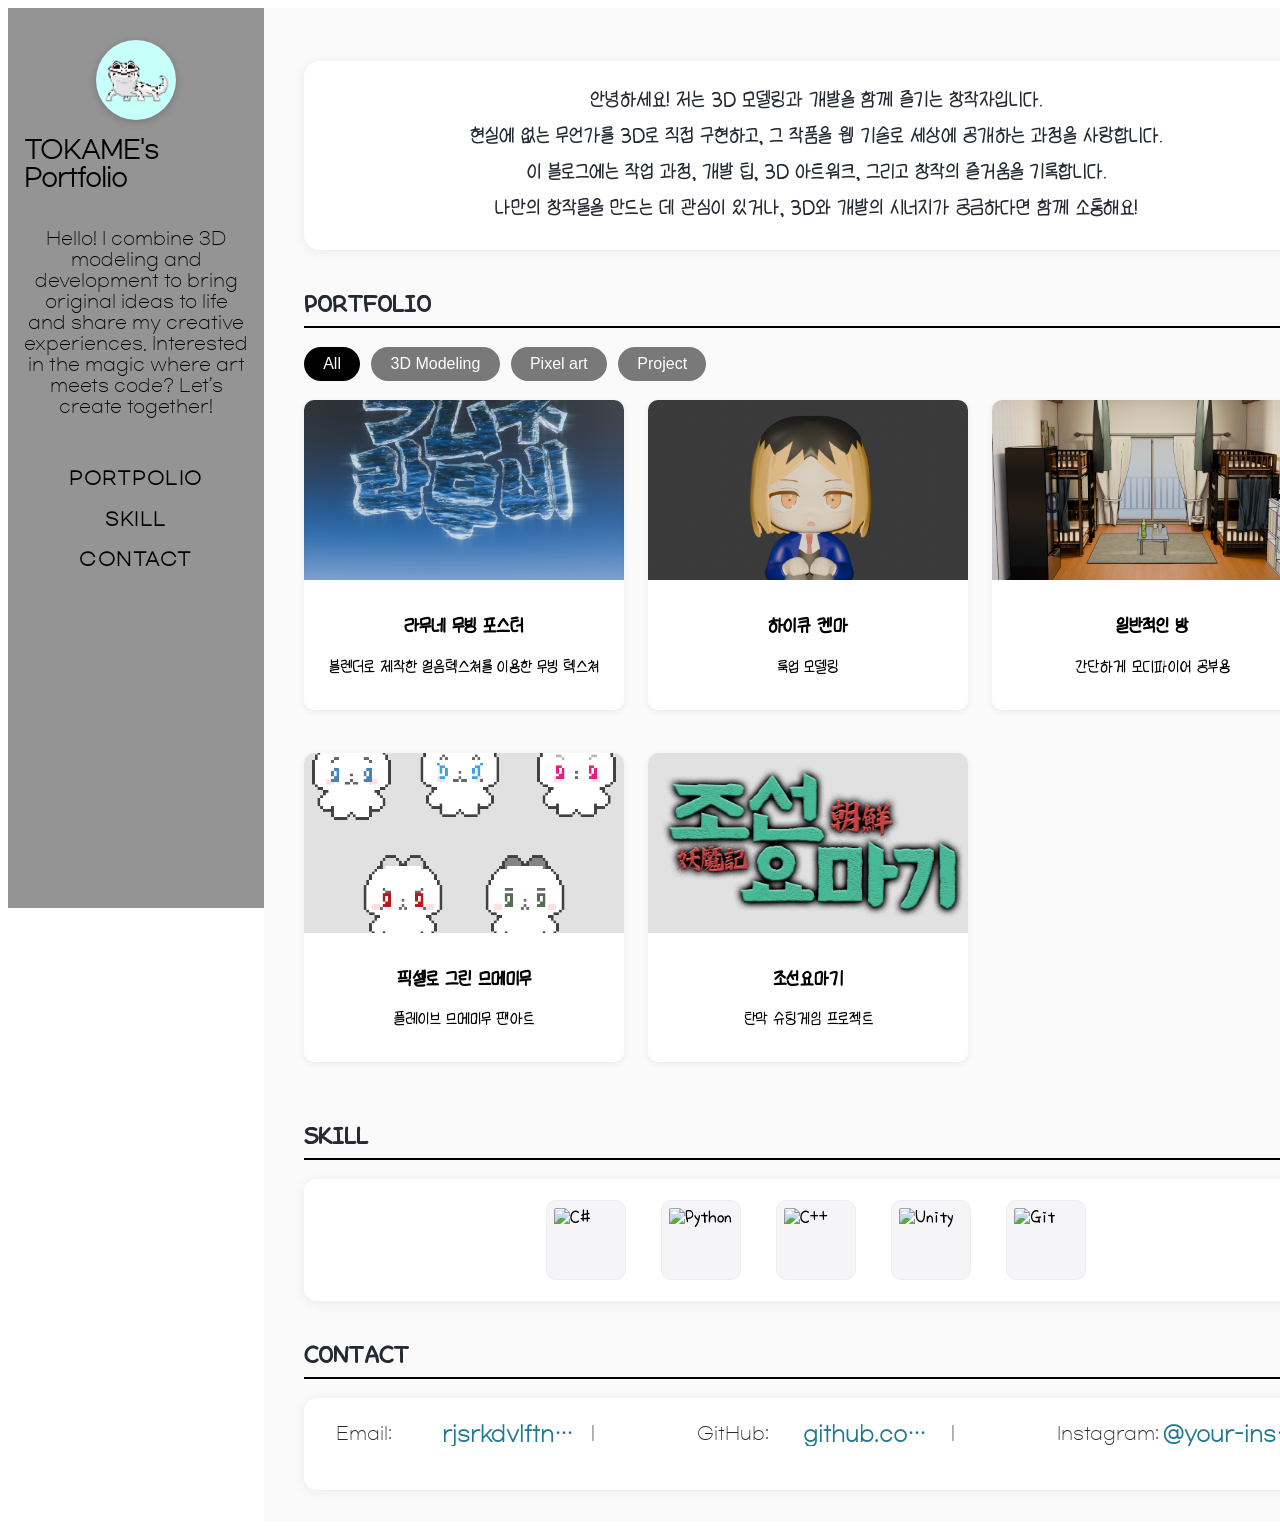
==== index.html @ 44f38d87 "Portpolio" ====
<!DOCTYPE html>
<html lang="en">

<head>
    <meta charset="UTF-8">
    <title>Tokame's Portfolio</title>
    <meta name="viewport" content="width=1024">
    <link rel="stylesheet" href="style.css">
</head>

<body>
    <div class="container">
        <!-- 좌측 사이드바 -->
        <aside class="sidebar">
            <div class="profile-logo">
                <img src="images/profile-logo.webp" alt="프로필 로고" class="logo-img" />
            </div>
            <h1>TOKAME's Portfolio</h1>
            <p class="intro">
Hello! I combine 3D modeling and development to bring original ideas to life and share my creative experiences.
Interested in the magic where art meets code? Let’s create together!            </p>
            <nav>
                <ul>
                    <li><a href="#portfolio">PORTPOLIO</a></li>
                    <li><a href="#skills">SKILL</a></li>
                    <li><a href="#contact">CONTACT</a></li>
                </ul>
            </nav>
        </aside>

        <!-- 우측 메인 컨텐츠 -->
        <main class="main-content">
            <div class="main-intro">
                안녕하세요! 저는 3D 모델링과 개발을 함께 즐기는 창작자입니다.<br>
                현실에 없는 무언가를 3D로 직접 구현하고, 그 작품을 웹 기술로 세상에 공개하는 과정을 사랑합니다.<br>
                이 블로그에는 작업 과정, 개발 팁, 3D 아트워크, 그리고 창작의 즐거움을 기록합니다.<br>
                나만의 창작물을 만드는 데 관심이 있거나, 3D와 개발의 시너지가 궁금하다면 함께 소통해요!
            </div>
            <!-- Portfolio Section -->
            <section id="portfolio">
                <h2>PORTFOLIO</h2>
                <div class="portfolio-filter">
                    <button class="filter-btn active" data-filter="all">All</button>
                    <button class="filter-btn" data-filter="3d">3D Modeling</button>
                    <button class="filter-btn" data-filter="pixel">Pixel art</button>
                    <button class="filter-btn" data-filter="project">Project</button>
                </div>
                <div class="portfolio-items">
                    <!-- 3D 모델링 예시 (확대 모달, data-modal 없이) -->
                    <div class="portfolio-item" data-category="3d">
                        <img src="images/3d-ramune.webp" alt="3D 라무네 모델">
                        <div class="portfolio-info">
                            <h3>라무네 무빙 포스터</h3>
                            <p>블렌더로 제작한 얼음텍스쳐를 이용한 무빙 텍스쳐</p>
                        </div>
                    </div>
                    <div class="portfolio-item" data-category="3d">
                        <img src="images/3D_model/Kenma.webp" alt="하이큐 켄마">
                        <div class="portfolio-info">
                            <h3>하이큐 켄마</h3>
                            <p>룩업 모델링 </p>
                        </div>
                    </div>
                    <div class="portfolio-item" data-category="3d">
                        <img src="images/3D_model/SecondImage_ToonShade.webp" alt="방 모델링">
                        <div class="portfolio-info">
                            <h3>일반적인 방</h3>
                            <p>간단하게 모디파이어 공부용</p>
                        </div>
                    </div>
                    <!-- 픽셀 아트 예시 -->
                    <div class="portfolio-item" data-category="pixel">
                        <img src="images/pixel-plave.webp" alt="픽셀 플레이브">
                        <div class="portfolio-info">
                            <h3>픽셀로 그린 므메미무</h3>
                            <p>플레이브 므메미무 팬아트</p>
                        </div>
                    </div>
                    <!-- 프로젝트(외부 모달) -->
                    <div class="portfolio-item" data-category="project" data-modal="jymg">
                        <img src="images/jymg-banner.webp" alt="조선요마기">
                        <div class="portfolio-info">
                            <h3>조선요마기</h3>
                            <p>탄막 슈팅게임 프로젝트</p>
                        </div>
                    </div>
                </div>
            </section>

            <!-- Skills Section -->
            <section id="skills">
                <h2>SKILL</h2>
                <div class="skills-list">
                    <img src="https://upload.wikimedia.org/wikipedia/commons/4/4f/Csharp_Logo.png" alt="C#" title="C#">
                    <img src="https://upload.wikimedia.org/wikipedia/commons/c/c3/Python-logo-notext.svg" alt="Python"
                        title="Python">
                    <img src="https://upload.wikimedia.org/wikipedia/commons/1/18/ISO_C%2B%2B_Logo.svg" alt="C++"
                        title="C++">
                    <img src="https://upload.wikimedia.org/wikipedia/commons/c/c4/Unity_2021.svg" alt="Unity"
                        title="Unity">
                    <img src="https://git-scm.com/images/logos/downloads/Git-Icon-1788C.png" alt="Git" title="Git">
                </div>
            </section>

            <!-- Contact Section -->
            <section id="contact">
                <h2>CONTACT</h2>
                <ul class="contact-list horizontal">
  <li>
    <span>Email:</span>
    <a href="mailto:rjsrkdvlftn@gmail.com">rjsrkdvlftn@gmail.com</a>
    <span>|</span>
    <span>GitHub:</span>
    <a href="#">github.com/j-inha</a>
    <span>|</span>
    <span>Instagram:</span>
    <a href="#">@your-instagram</a>
  </li>
</ul>
            </section>
        </main>
    </div>

    <!-- 동적 모달용 div (초기에는 비어 있음, script.js에서 fetch로 채움) -->
    <div id="generic-modal" class="modal-bg"></div>

    <!-- 스크립트는 body 마지막에 두는 것을 권장 -->
    <script src="script.js"></script>
</body>

</html>
---- style.css ----
@font-face {
  font-family: 'OngleipKonkon';
  src: url('fonts/OngleipKonkon.ttf') format('truetype');
  font-weight: normal;
  font-style: normal;
}
@font-face {
  font-family: 'GmarketSansTTFLight';
  src: url('fonts/GmarketSansTTFLight.ttf') format('woff2');
  font-weight: normal;
  font-style: normal;
}

/* 전체 본문 기본 폰트 */
body {
  font-family: 'OngleipKonkon', 'Segoe UI', Arial, sans-serif;
}

.container {
  display: flex;
  min-height: 100vh;
}

/* Sidebar styles */
.sidebar {
  font-family: 'GmarketSansTTFLight', 'Nanum Gothic', Arial, sans-serif;
  width: 20vw;
  min-width: 220px;
  max-width: 300px;
  background: #949494;
  color: #000000;
  display: flex;
  flex-direction: column;
  align-items: center;
  padding: 2rem 1rem;
  position: fixed;
  height: 100vh;
  box-sizing: border-box;
}
.profile-logo {
  margin-bottom: 1rem;
}
.logo-img {
  width: 80px;
  height: 80px;
  border-radius: 50%;
  object-fit: cover;
  display: block;
  background: #252934;
  box-shadow: 0 2px 8px #0003;
}
.logo-circle {
  width: 80px;
  height: 80px;
  background: #2d334a;
  border-radius: 50%;
  display: flex;
  align-items: center;
  justify-content: center;
  font-size: 2.2rem;
  font-weight: bold;
  margin-bottom: 0.5rem;
  letter-spacing: 2px;
}
.sidebar h1 {
  font-size: 1.5rem;
  margin-bottom: 1.2rem;
  margin-top: 0;
}
.intro {
  font-size: 1.13rem;
  text-align: center;
  margin-bottom: 2rem;
}
.sidebar nav ul {
  list-style: none;
  padding: 0;
  width: 100%;
}
.sidebar nav li {
  margin: 1.2rem 0;
  text-align: center;
}
.sidebar nav a {
  color: #000000;
  text-decoration: none;
  font-weight: bold;
  font-size: 1.13rem;
  letter-spacing: 1.5px;
  transition: color 0.2s;
}
.sidebar nav a:hover {
  color: #00ac95;
}

/* Main content styles */
.main-content {
  margin-left: 20vw;
  padding: 2rem 2rem 2rem 2.5rem;
  width: 80vw;
  background: #fafafa;
  min-height: 100vh;
}
@media (max-width: 800px) {
  .sidebar {
    display: none;
  }
  .main-content {
    margin-left: 0;
    width: 100vw;
    padding: 1rem;
  }
}
.main-content h2 {
  border-bottom: 2px solid #000000;
  padding-bottom: 0.4rem;
  margin-top: 2.5rem;
  margin-bottom: 1.2rem;
  color: #252934;
}

.main-intro {
  background: #fff;
  border-radius: 16px;
  padding: 1.4rem 2rem;
  font-size: 1.25rem;
  font-family: inherit;
  color: #252934;
  box-shadow: 0 2px 12px #0001;
  margin-bottom: 2.5rem;
  margin-top: 1.3rem;
  text-align: center;
  line-height: 1.8;
}
@media (max-width: 800px) {
  .main-intro { font-size: 1.05rem; padding: 1rem; }
}

.portfolio-items {
  display: flex;
  flex-wrap: wrap;
  gap: 1.5rem;
}
.portfolio-item {
  background: #fff;
  border-radius: 10px;
  box-shadow: 0 2px 6px #0001;
  overflow: hidden;
  width: 320px;
  max-width: 100%;
  margin-bottom: 1.2rem;
  display: flex;
  flex-direction: column;
  align-items: center;
}
.portfolio-item img {
  width: 100%;
  height: 180px;
  object-fit: cover;
  background: #e1e1e1;
}
.portfolio-info {
  padding: 1rem;
  text-align: center;
}

.portfolio-filter {
  margin-bottom: 1.2rem;
  display: flex;
  gap: 0.7rem;
  flex-wrap: wrap;
}
.filter-btn {
  background: #797979;
  color: #fff;
  border: none;
  border-radius: 20px;
  padding: 0.5rem 1.2rem;
  font-size: 1rem;
  cursor: pointer;
  transition: background 0.2s, color 0.2s;
}
.filter-btn.active,
.filter-btn:hover {
  background: #000000;
  color: #ffffff;
}

.skills-list {
  display: flex;
  gap: 2.2rem;
  flex-wrap: wrap;
  align-items: center;
  margin-bottom: 2.5rem;
  justify-content: center;
  background: #fff;
  border-radius: 13px;
  padding: 1.3rem 2rem 1.3rem 2rem;
  box-shadow: 0 2px 12px #0001;
}
.skills-list img {
  height: 64px;
  width: 64px;
  object-fit: contain;
  border-radius: 10px;
  border: 1.5px solid #eee;
  padding: 7px;
  background: #f5f5f7;
  transition: transform 0.18s;
}
.skills-list img:hover {
  transform: scale(1.17);
  box-shadow: 0 2px 8px #36c8e422;
}

/* Contact list styles (한 줄 정렬, 중복 제거) */
.contact-list {
  font-family: 'GmarketSansTTFLight', 'Nanum Gothic', Arial, sans-serif;
  background: #fff;
  border-radius: 13px;
  box-shadow: 0 2px 12px #0001;
  padding: 1.5rem 2rem;
  width: 100%;           /* 전체 폭으로! */
  margin: 0;             /* 좌우 여백 제거 */
  font-size: 1.13rem;
  color: #252934;
  box-sizing: border-box; /* 패딩 포함 */
}
.contact-list li {
  display: flex;
  align-items: center;
  margin-bottom: 1.2rem;
  gap: 1rem;
  min-width: 0;         /* 핵심! */
}
.contact-list li span {
  min-width: 90px;
  flex: 0 0 90px;
  text-align: left;
  font-weight: 400;
}
.contact-list a {
  flex: 1 1 0;
  min-width: 0;
  color: #217991;
  text-decoration: none;
  font-weight: bold;
  font-size: 1.3rem;
  white-space: nowrap;
  overflow: hidden;
  text-overflow: ellipsis;
  display: block;
  text-align: left;
}
.contact-list a:hover {
  text-decoration: underline;
  color: #208fb9;
}

/* 모달 배경 및 창 스타일 */
.modal-bg {
  display: none;
  position: fixed;
  top: 0; left: 0;
  width: 100vw; height: 100vh;
  background: rgba(36,44,70,0.65);
  z-index: 1000;
  justify-content: center;
  align-items: center;
}
.modal-content {
  background: #fff;
  color: #222;
  border-radius: 18px;
  max-width: 980px;
  width: 90vw;
  min-width: 400px;
  max-height: 88vh;
  overflow-y: auto;
  padding: 2.2rem 2.5rem 2rem 2.5rem;
  box-shadow: 0 8px 48px #25293466;
  position: relative;
  animation: modalIn 0.2s;
  display: flex;
  flex-direction: column;
  align-items: center;
}
.modal-content img {
  max-width: 92%;
  max-height: 64vh;
  border-radius: 12px;
  margin-bottom: 1rem;
  object-fit: contain;
}
.modal-close {
  position: absolute;
  top: 17px; right: 26px;
  font-size: 2.3rem;
  color: #36c8e4;
  cursor: pointer;
  font-weight: bold;
  z-index: 2;
}
@keyframes modalIn {
  from {
    transform: scale(0.94);
    opacity: 0;
  }
  to {
    transform: scale(1);
    opacity: 1;
  }
}
.slider-container {
  position: relative;    /* 자식 absolute를 위해! */
  width: 520px;
  max-width: 96vw;
  margin: 0 auto;
  overflow: hidden;
  min-height: 400px;
  display: flex;
  flex-direction: column;
  align-items: center;
}
.slider {
  display: flex;
  width: 100%;
  /* 이걸 절대 300%, 1000px 등으로 고정하지 마세요! */
}
.slide {
  flex: 0 0 100%;      /* ← 한 장만 보이게! */
  box-sizing: border-box;
  padding: 0 8px;
  display: flex;
  justify-content: center;
  align-items: center;
}
.slide img {
  width: 100%;
  max-width: 500px;
  height: auto;
}

.slider-controls {
  position: absolute;
  width: 100%;
  top: 50%;
  left: 0;
  display: flex;
  justify-content: space-between;
  transform: translateY(-50%);
  pointer-events: none;  /* 버튼만 클릭 가능하게↓ */
}
.slider-controls button {
  background: rgba(0,0,0,0.65);
  border: none;
  color: white;
  font-size: 2rem;
  border-radius: 50%;
  width: 42px; height: 42px;
  display: flex;
  align-items: center;
  justify-content: center;
  cursor: pointer;
  pointer-events: auto;   /* 버튼만 클릭 허용! */
  z-index: 2;
}
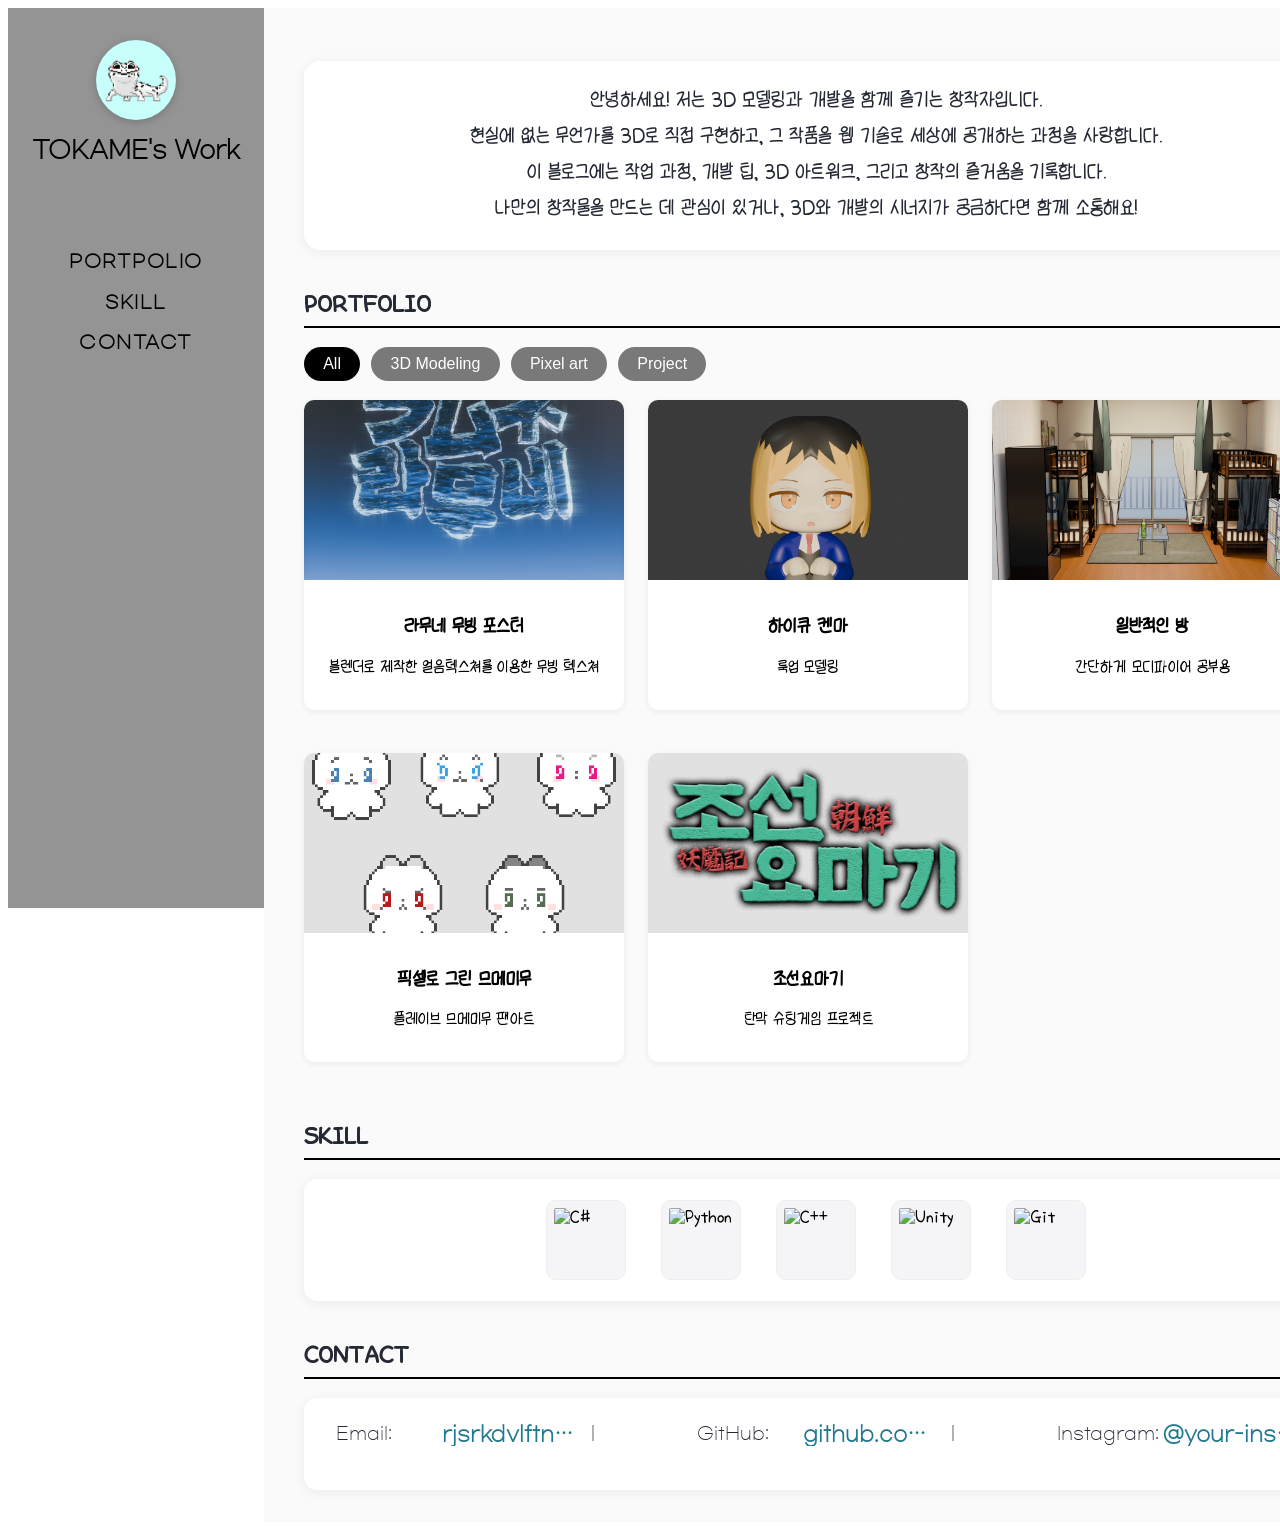
==== commit fe6170dd: "Update index.html" ====
--- a/index.html
+++ b/index.html
@@ -15,10 +15,9 @@
             <div class="profile-logo">
                 <img src="images/profile-logo.webp" alt="프로필 로고" class="logo-img" />
             </div>
-            <h1>TOKAME's Portfolio</h1>
+            <h1>TOKAME's Work</h1>
             <p class="intro">
-Hello! I combine 3D modeling and development to bring original ideas to life and share my creative experiences.
-Interested in the magic where art meets code? Let’s create together!            </p>
+            </p>
             <nav>
                 <ul>
                     <li><a href="#portfolio">PORTPOLIO</a></li>
@@ -111,7 +110,7 @@
     <a href="mailto:rjsrkdvlftn@gmail.com">rjsrkdvlftn@gmail.com</a>
     <span>|</span>
     <span>GitHub:</span>
-    <a href="#">github.com/j-inha</a>
+    <a href="#">github.com/tokame-dev</a>
     <span>|</span>
     <span>Instagram:</span>
     <a href="#">@your-instagram</a>
@@ -128,4 +127,4 @@
     <script src="script.js"></script>
 </body>
 
-</html>+</html>
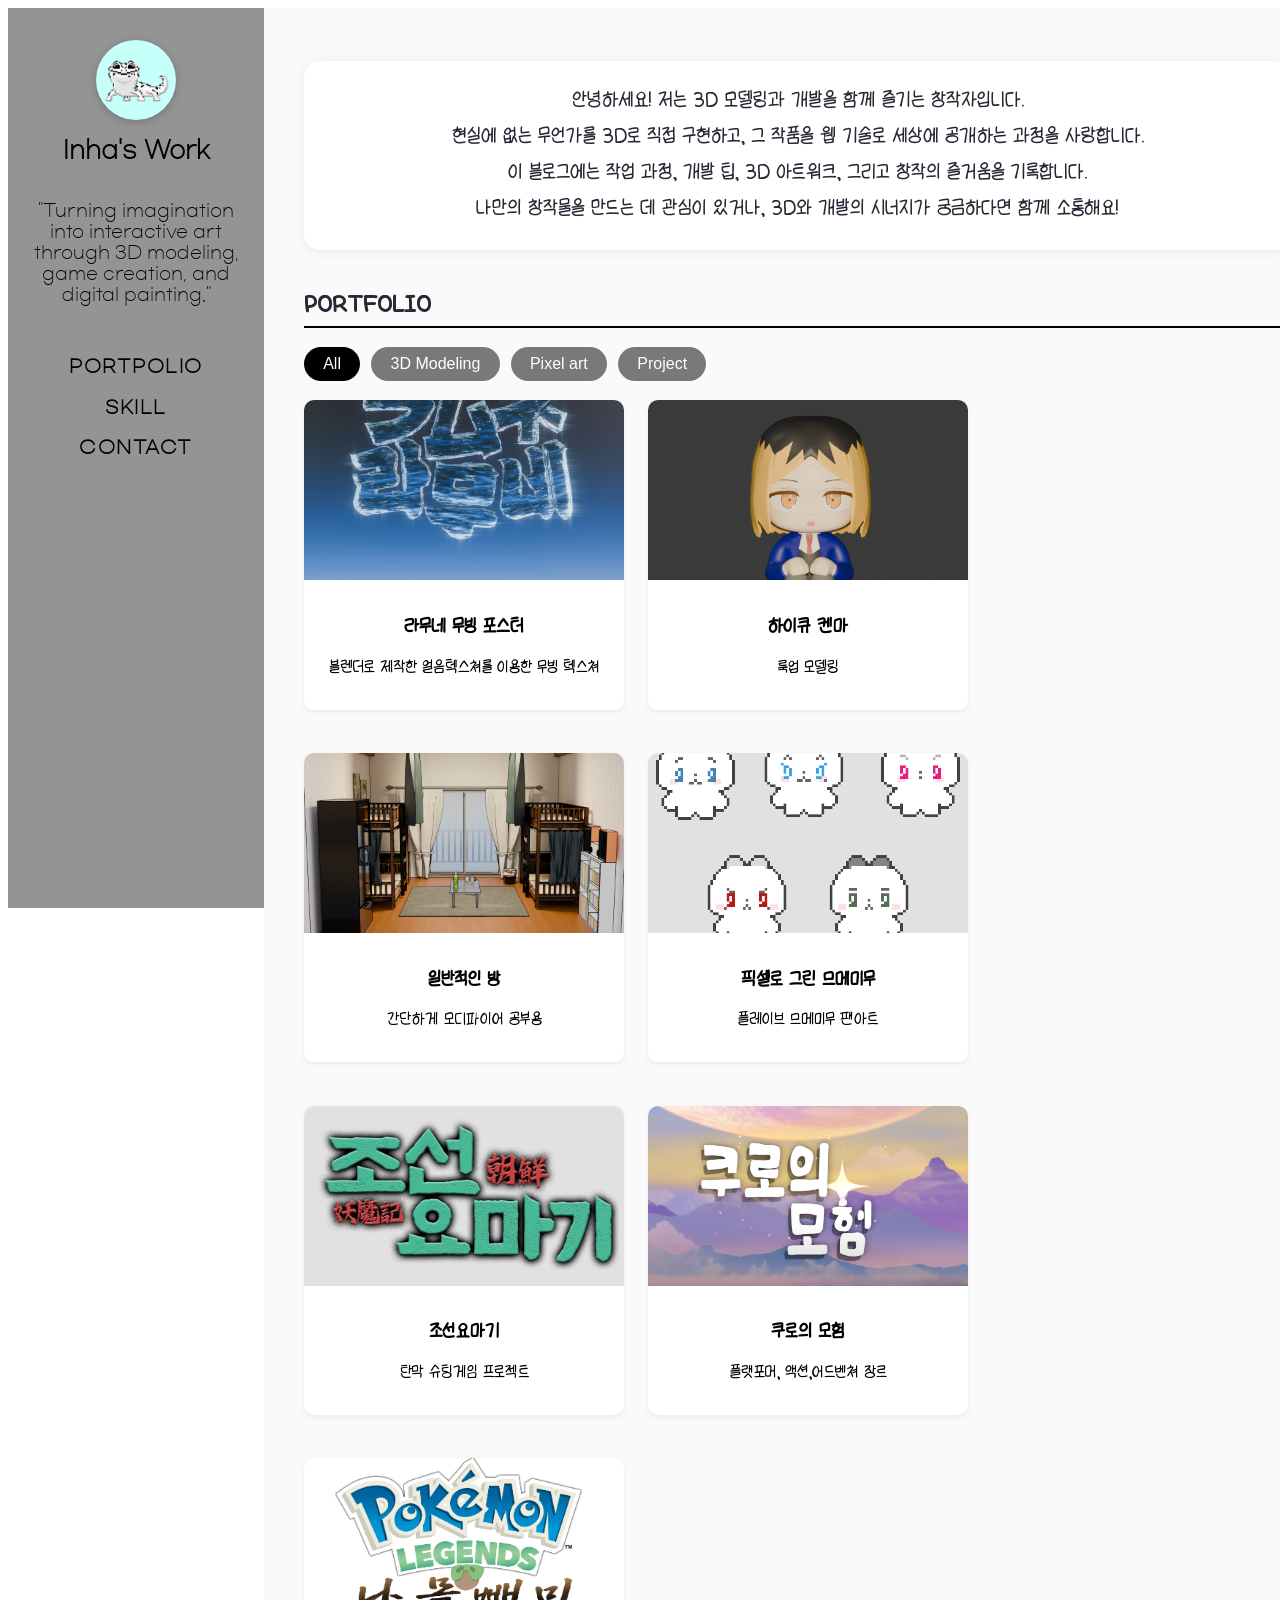
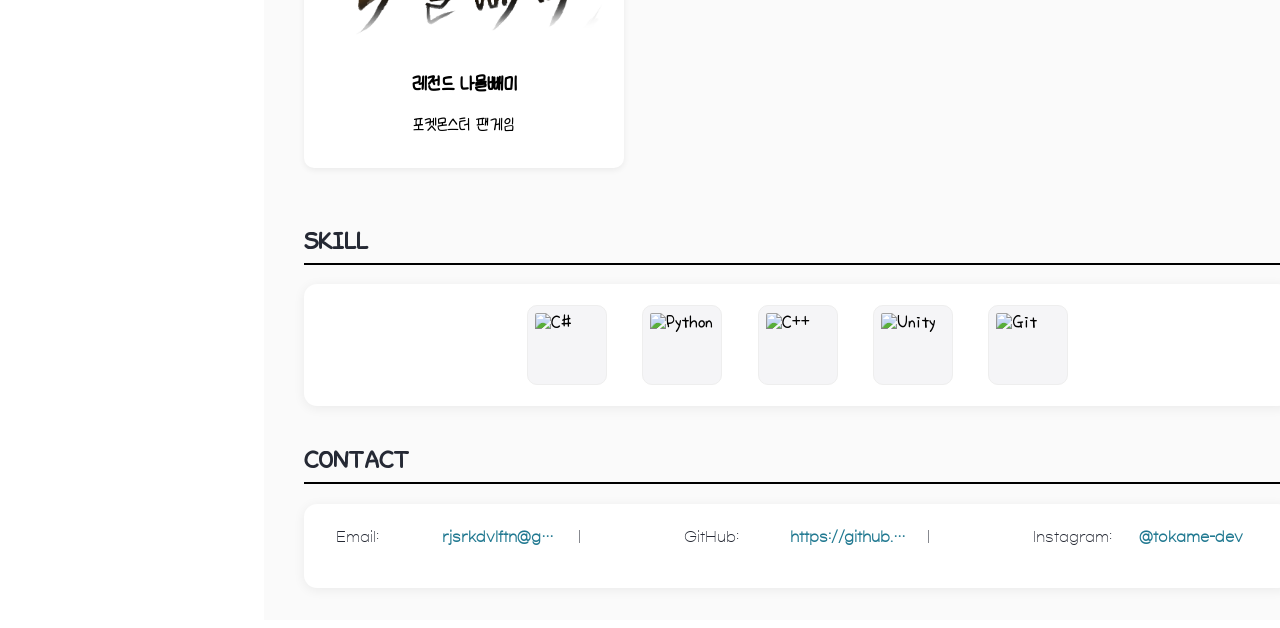
==== commit 1ec4ced3: "Portpolio update" ====
--- a/index.html
+++ b/index.html
@@ -3,7 +3,7 @@
 
 <head>
     <meta charset="UTF-8">
-    <title>Tokame's Portfolio</title>
+    <title>Inha's Portfolio</title>
     <meta name="viewport" content="width=1024">
     <link rel="stylesheet" href="style.css">
 </head>
@@ -15,8 +15,9 @@
             <div class="profile-logo">
                 <img src="images/profile-logo.webp" alt="프로필 로고" class="logo-img" />
             </div>
-            <h1>TOKAME's Work</h1>
+            <h1>Inha's Work</h1>
             <p class="intro">
+                "Turning imagination into interactive art through 3D modeling, game creation, and digital painting."
             </p>
             <nav>
                 <ul>
@@ -83,6 +84,20 @@
                             <p>탄막 슈팅게임 프로젝트</p>
                         </div>
                     </div>
+                    <div class="portfolio-item" data-category="project" data-modal="kuro">
+                        <img src="images/kurotitle.webp" alt="쿠로의 모험">
+                        <div class="portfolio-info">
+                            <h3>쿠로의 모험</h3>
+                            <p>플랫포머, 액션,어드벤쳐 장르</p>
+                        </div>
+                    </div>
+                    <div class="portfolio-item" data-category="project" data-modal="pokemon">
+                        <img src="images/P_title.webp" alt="레전드나몰빼미">
+                        <div class="portfolio-info">
+                            <h3>레전드 나몰빼미</h3>
+                            <p>포켓몬스터 팬게임</p>
+                        </div>
+                    </div>
                 </div>
             </section>
 
@@ -110,10 +125,10 @@
     <a href="mailto:rjsrkdvlftn@gmail.com">rjsrkdvlftn@gmail.com</a>
     <span>|</span>
     <span>GitHub:</span>
-    <a href="#">github.com/tokame-dev</a>
+    <a href="https://github.com/j-inha">https://github.com/j-inha</a>
     <span>|</span>
     <span>Instagram:</span>
-    <a href="#">@your-instagram</a>
+    <a href="https://www.instagram.com/tokame_dev?igsh=MWs0dHptb3p6ZmRzbw%3D%3D&utm_source=qr">@tokame-dev</a>
   </li>
 </ul>
             </section>
--- a/style.css
+++ b/style.css
@@ -222,7 +222,7 @@
   padding: 1.5rem 2rem;
   width: 100%;           /* 전체 폭으로! */
   margin: 0;             /* 좌우 여백 제거 */
-  font-size: 1.13rem;
+  font-size: 0.9em;
   color: #252934;
   box-sizing: border-box; /* 패딩 포함 */
 }
@@ -234,7 +234,7 @@
   min-width: 0;         /* 핵심! */
 }
 .contact-list li span {
-  min-width: 90px;
+  min-width: 70px;
   flex: 0 0 90px;
   text-align: left;
   font-weight: 400;
@@ -245,7 +245,7 @@
   color: #217991;
   text-decoration: none;
   font-weight: bold;
-  font-size: 1.3rem;
+  font-size: 0.9rem;
   white-space: nowrap;
   overflow: hidden;
   text-overflow: ellipsis;
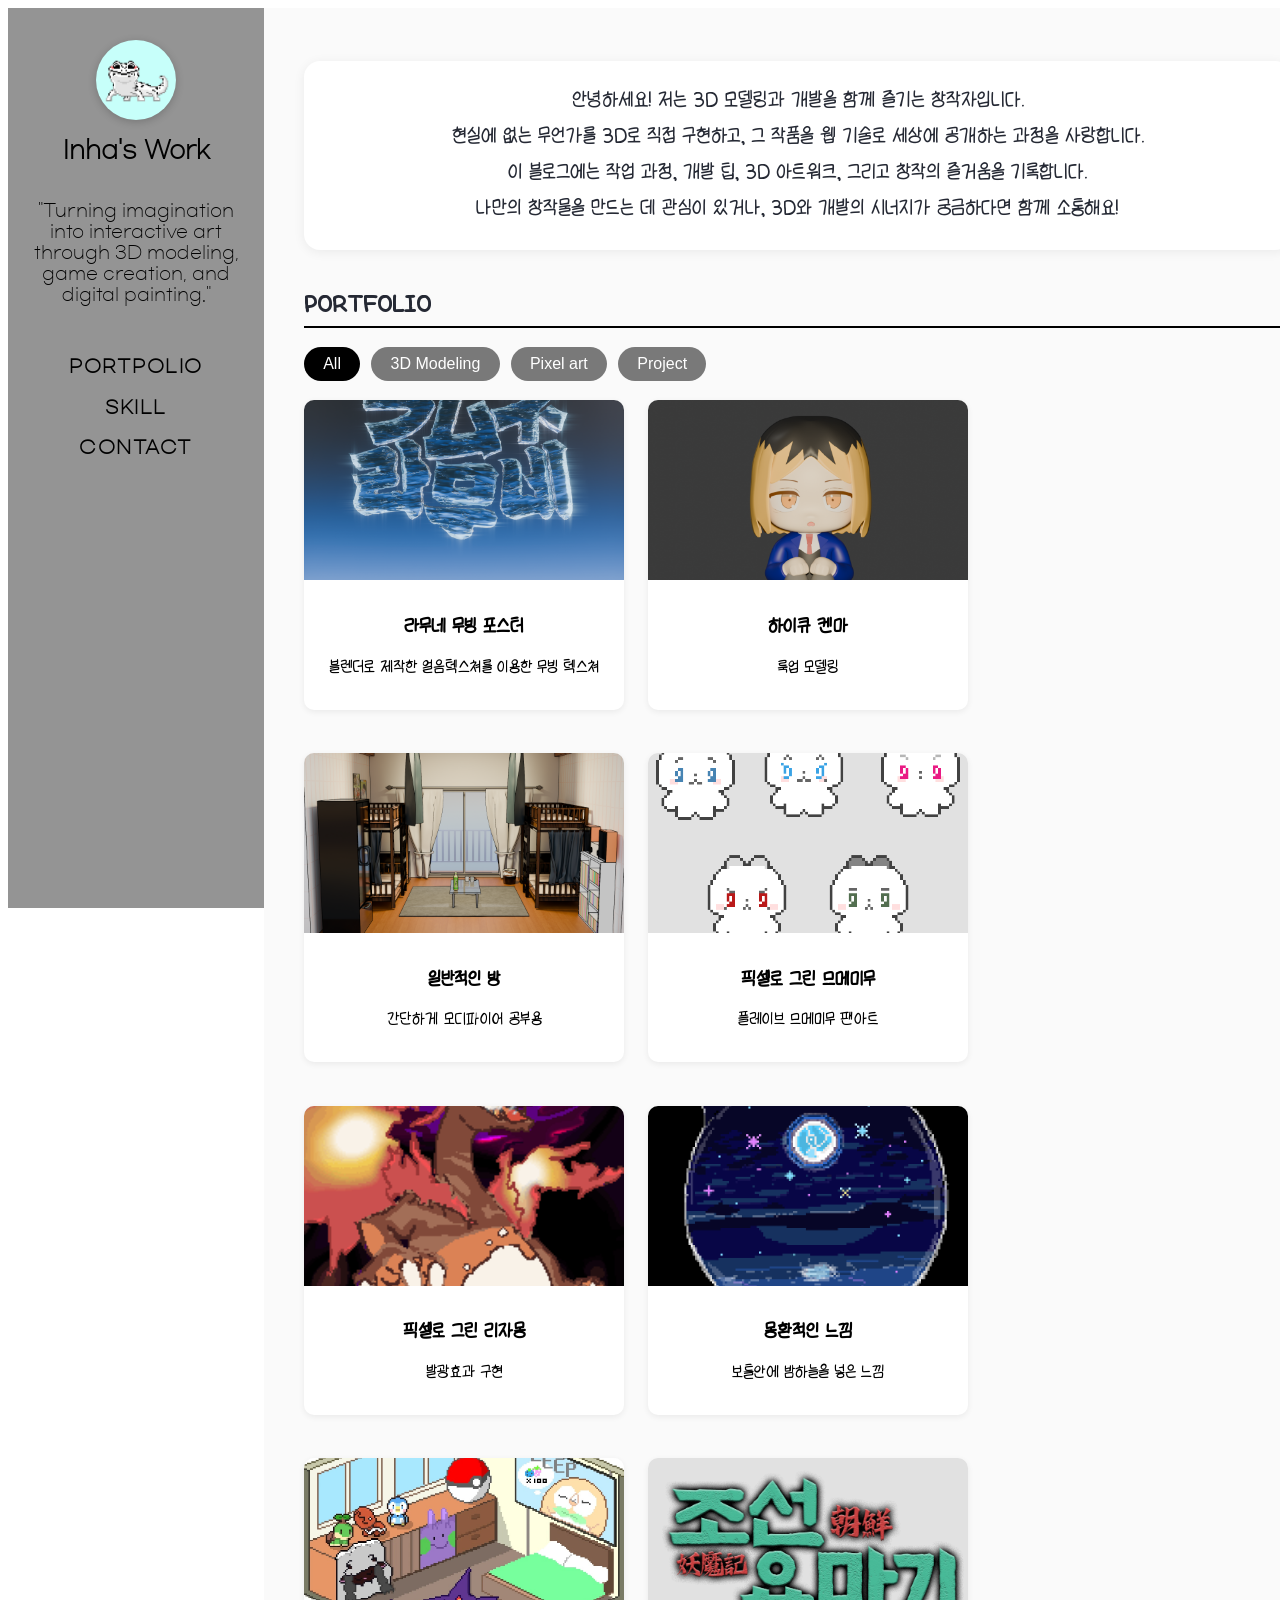
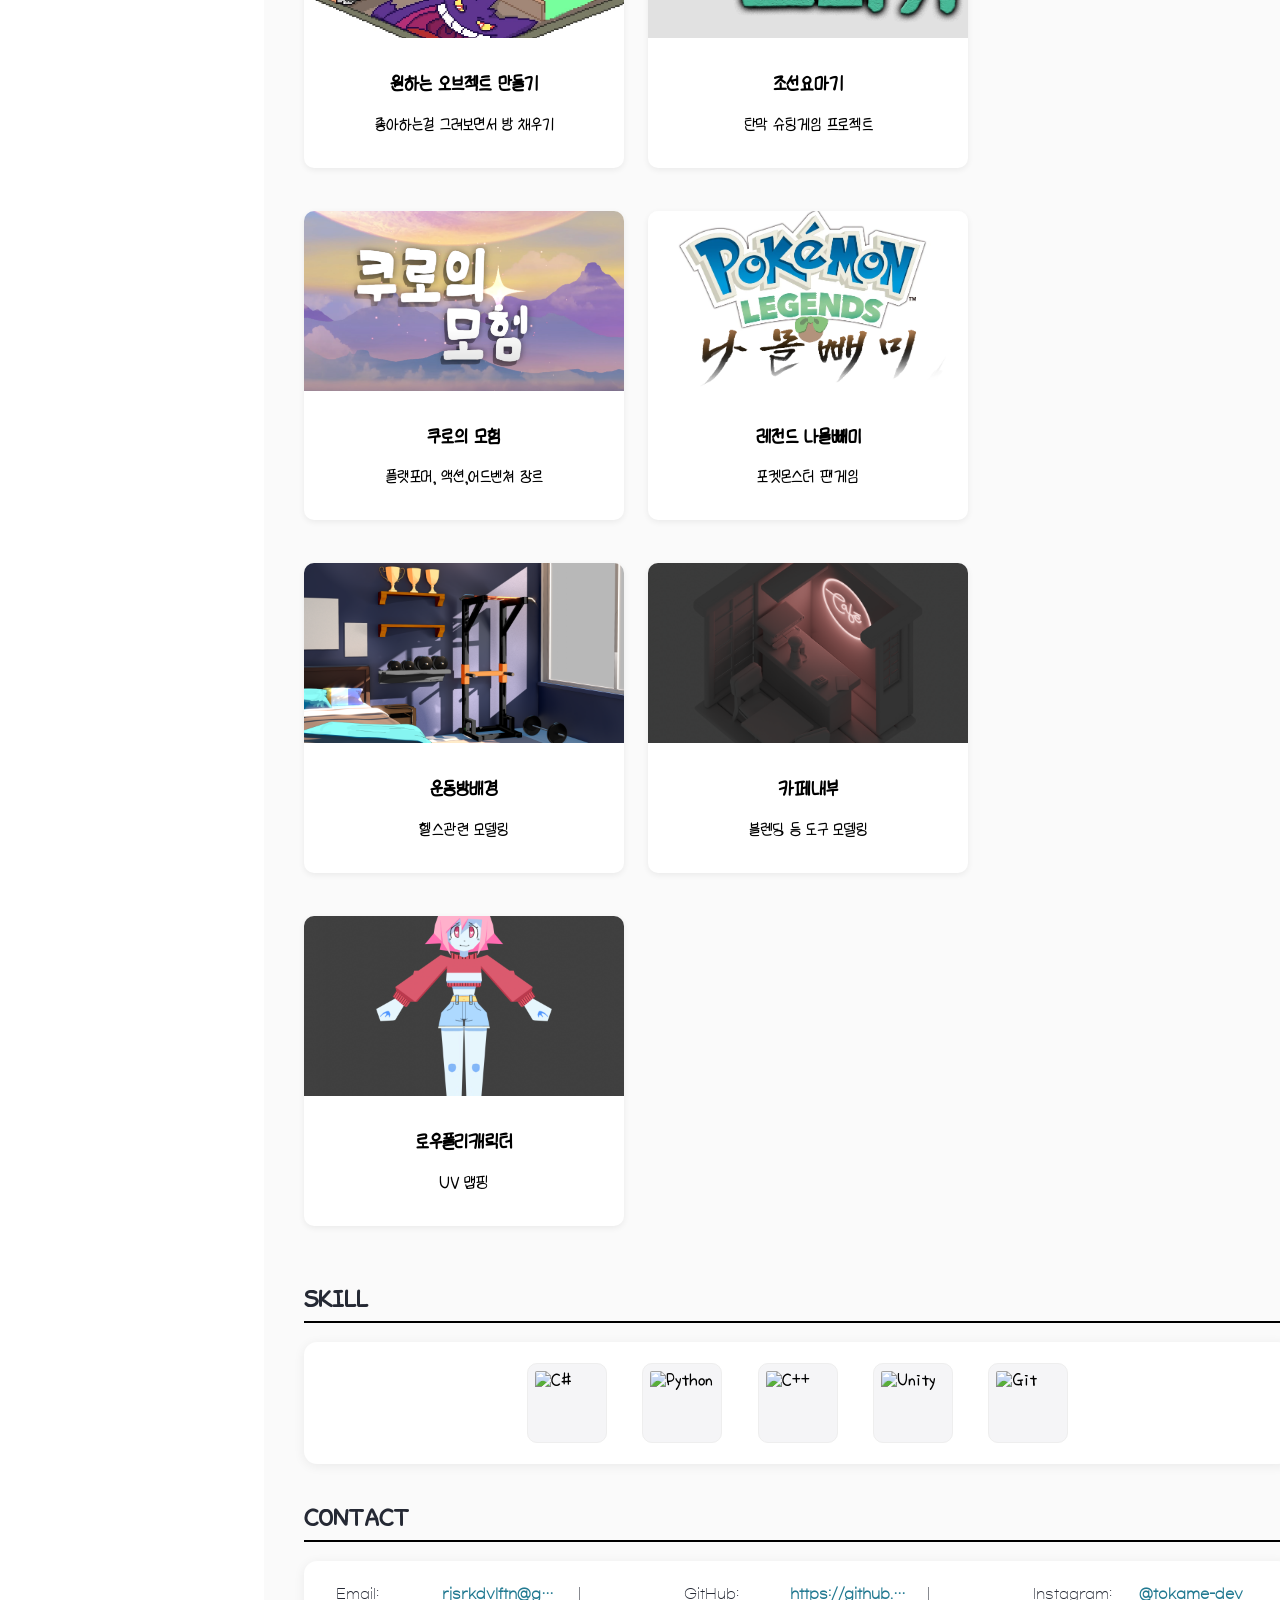
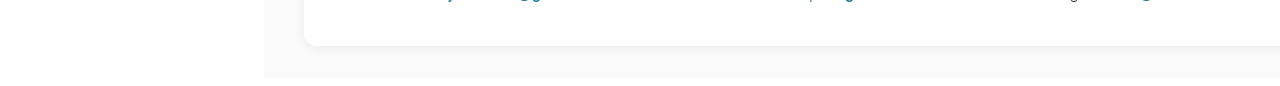
==== commit fd132c09: "Portpolio update" ====
--- a/index.html
+++ b/index.html
@@ -76,6 +76,27 @@
                             <p>플레이브 므메미무 팬아트</p>
                         </div>
                     </div>
+                    <div class="portfolio-item" data-category="pixel">
+                        <img src="images/Lizadon.gif" alt="리자몽 픽셀">
+                        <div class="portfolio-info">
+                            <h3>픽셀로 그린 리자몽</h3>
+                            <p>발광효과 구현</p>
+                        </div>
+                    </div>
+                    <div class="portfolio-item" data-category="pixel">
+                        <img src="images/PixelBottle.webp" alt="밤배경">
+                        <div class="portfolio-info">
+                            <h3>몽환적인 느낌</h3>
+                            <p>보틀안에 밤하늘을 넣은 느낌</p>
+                        </div>
+                    </div>
+                    <div class="portfolio-item" data-category="pixel">
+                        <img src="images/PixelRoom.webp" alt="방 구현">
+                        <div class="portfolio-info">
+                            <h3>원하는 오브젝트 만들기</h3>
+                            <p>좋아하는걸 그려보면서 방 채우기</p>
+                        </div>
+                    </div>
                     <!-- 프로젝트(외부 모달) -->
                     <div class="portfolio-item" data-category="project" data-modal="jymg">
                         <img src="images/jymg-banner.webp" alt="조선요마기">
@@ -96,6 +117,27 @@
                         <div class="portfolio-info">
                             <h3>레전드 나몰빼미</h3>
                             <p>포켓몬스터 팬게임</p>
+                        </div>
+                    </div>
+                    <div class="portfolio-item" data-category="3d">
+                        <img src="images/3D_model/Room.png" alt="방배경">
+                        <div class="portfolio-info">
+                            <h3>운동방배경</h3>
+                            <p>헬스관련 모델링 </p>
+                        </div>
+                    </div>
+                    <div class="portfolio-item" data-category="3d">
+                        <img src="images/3D_model/CafeRoom.png" alt="카페내부">
+                        <div class="portfolio-info">
+                            <h3>카페내부</h3>
+                            <p>블렌딩 등 도구 모델링 </p>
+                        </div>
+                    </div>
+                    <div class="portfolio-item" data-category="3d">
+                        <img src="images/3D_model/LowPoly.png" alt="로우폴리모델">
+                        <div class="portfolio-info">
+                            <h3>로우폴리캐릭터</h3>
+                            <p>UV 맵핑 </p>
                         </div>
                     </div>
                 </div>
